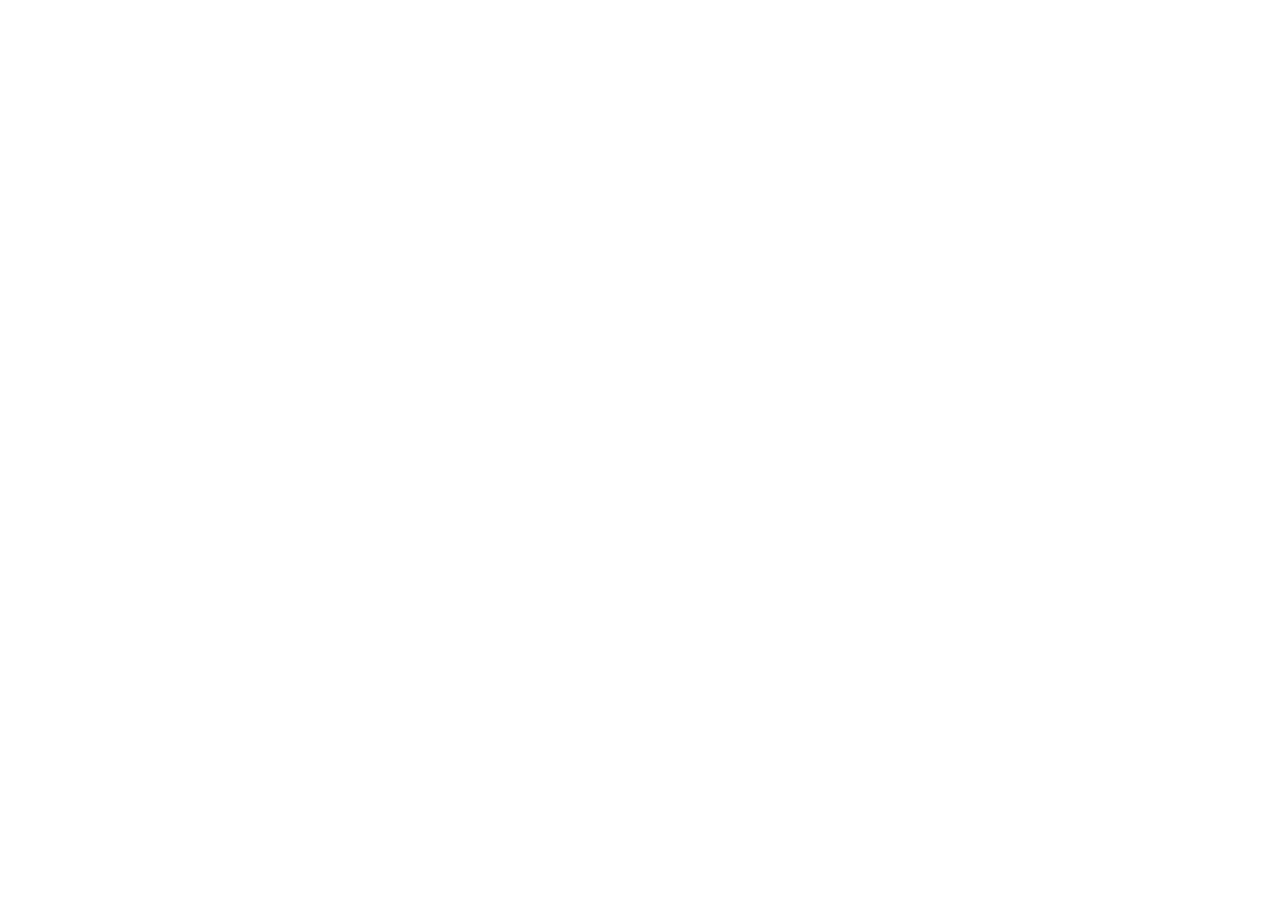
==== index.html @ 500a537f "Updates" ====
<!doctype html><html lang="en"><head><meta charset="utf-8"/><link rel="icon" href="/irraspaces/favicon.ico"/><meta name="viewport" content="width=device-width,initial-scale=1"/><meta name="theme-color" content="#000000"/><meta name="description" content="Web site created using create-react-app"/><link rel="apple-touch-icon" href="/irraspaces/logo192.png"/><link rel="manifest" href="/irraspaces/manifest.json"/><title>React App</title><script defer="defer" src="/irraspaces/static/js/main.acb48e07.js"></script><link href="/irraspaces/static/css/main.fb6e7754.css" rel="stylesheet"></head><body><noscript>You need to enable JavaScript to run this app.</noscript><div id="root"></div></body></html>
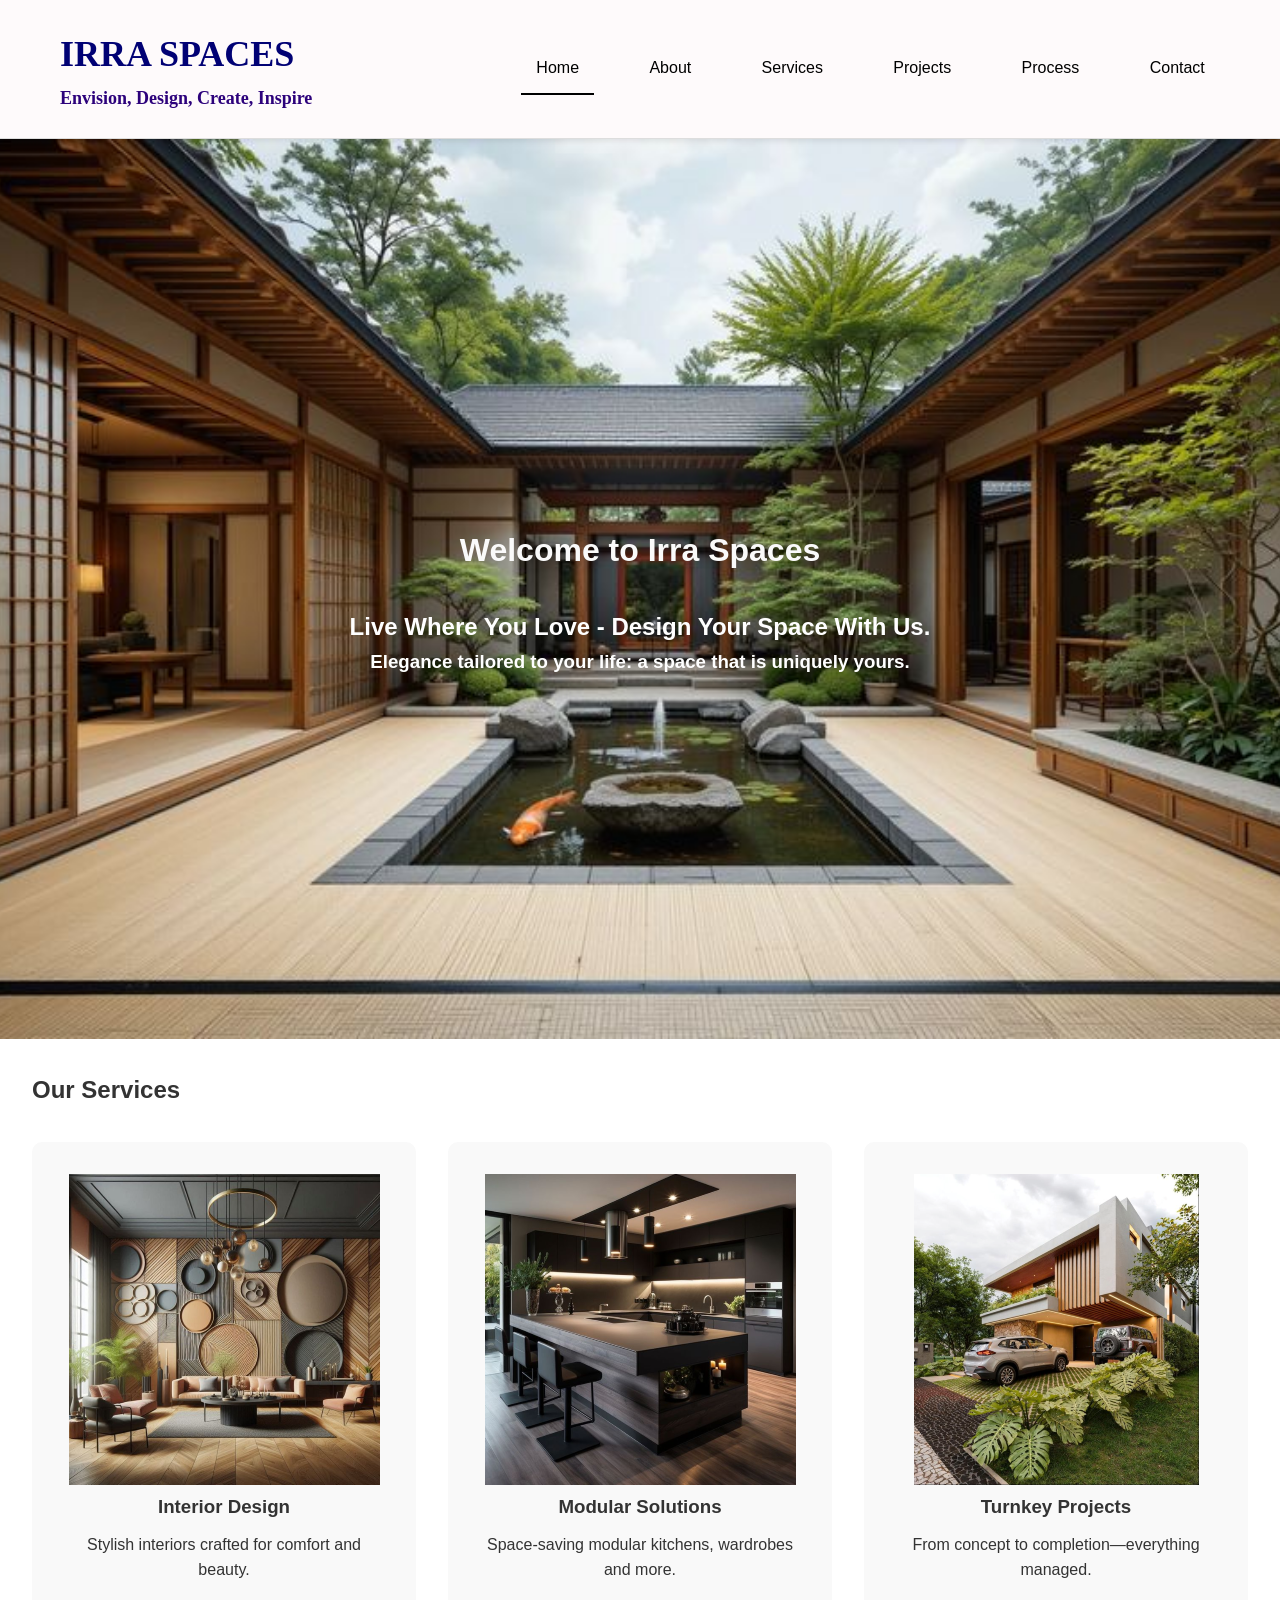
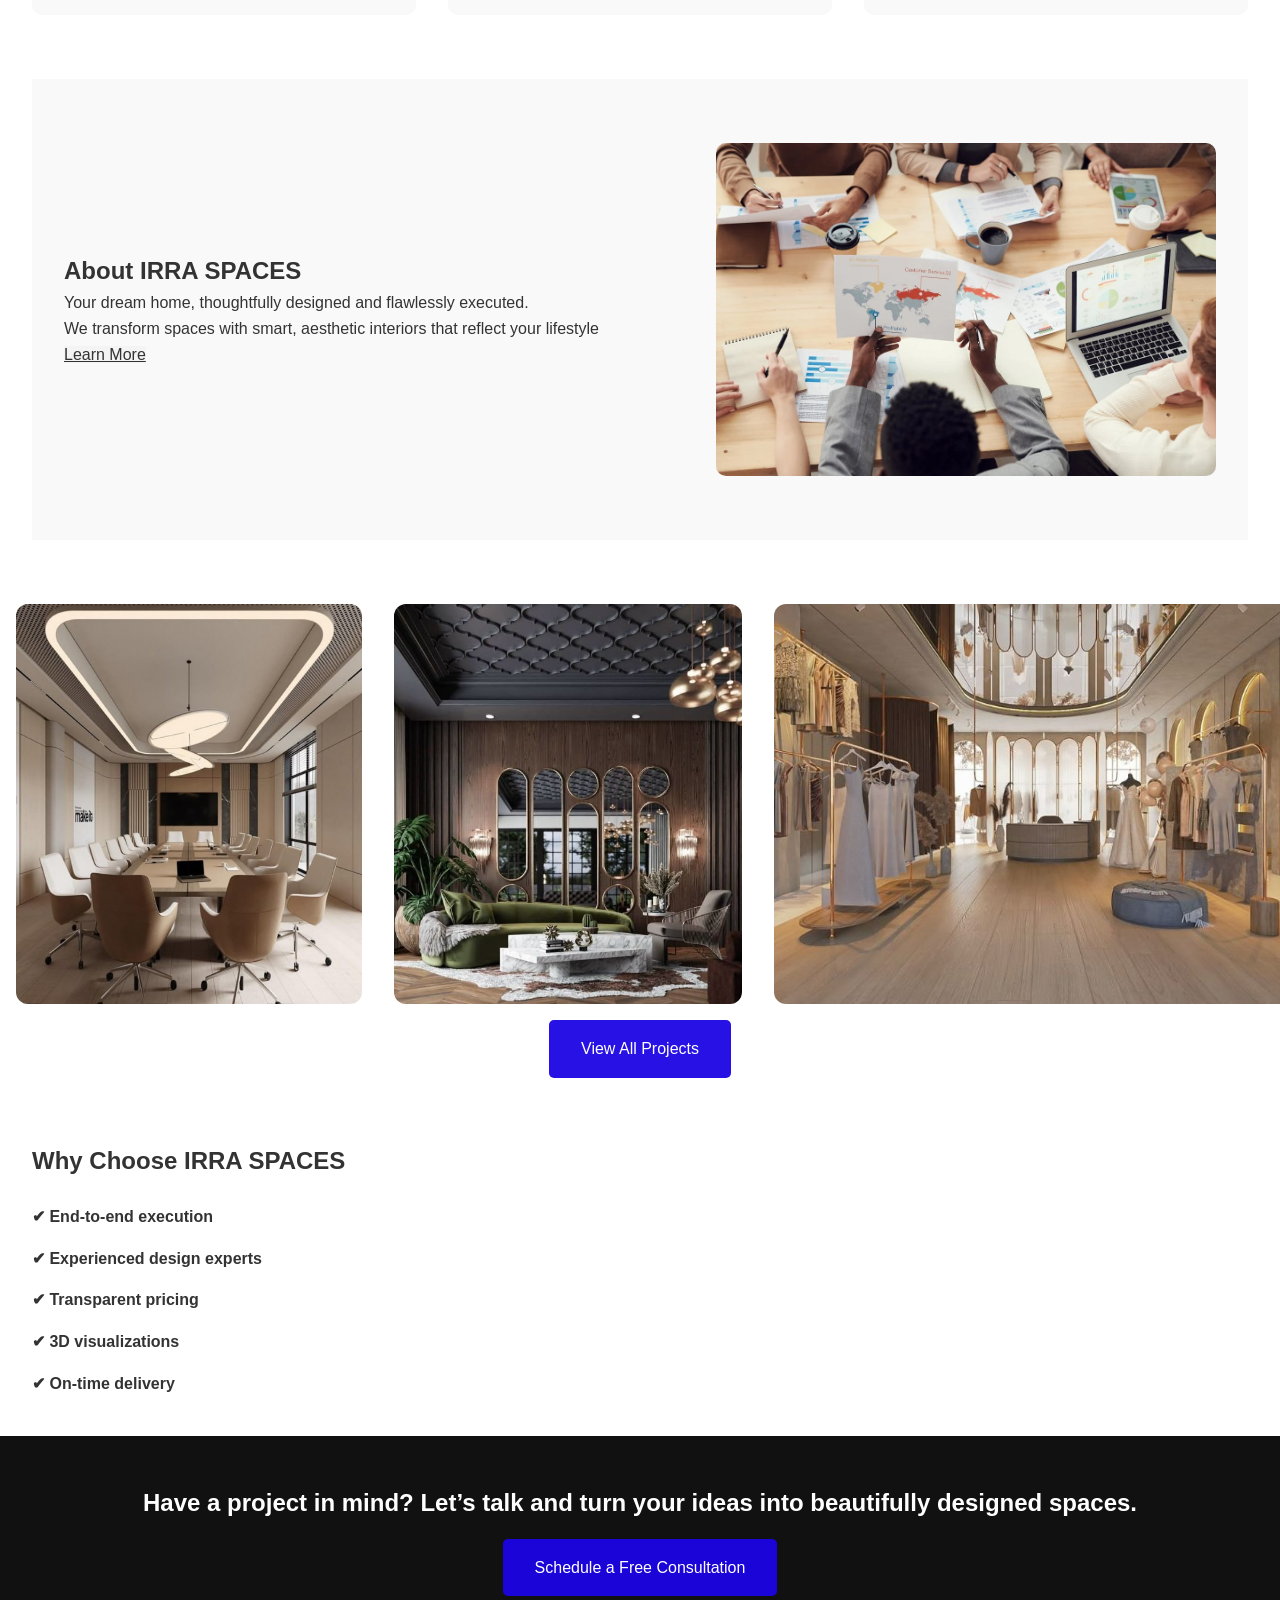
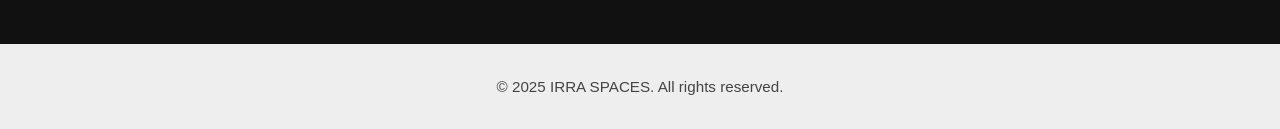
==== commit ddd8dbb9: "Updates" ====
--- a/index.html
+++ b/index.html
@@ -1 +1 @@
-<!doctype html><html lang="en"><head><meta charset="utf-8"/><link rel="icon" href="/irraspaces/favicon.ico"/><meta name="viewport" content="width=device-width,initial-scale=1"/><meta name="theme-color" content="#000000"/><meta name="description" content="Web site created using create-react-app"/><link rel="apple-touch-icon" href="/irraspaces/logo192.png"/><link rel="manifest" href="/irraspaces/manifest.json"/><title>React App</title><script defer="defer" src="/irraspaces/static/js/main.acb48e07.js"></script><link href="/irraspaces/static/css/main.fb6e7754.css" rel="stylesheet"></head><body><noscript>You need to enable JavaScript to run this app.</noscript><div id="root"></div></body></html>+<!doctype html><html lang="en"><head><meta charset="utf-8"/><link rel="icon" href="/favicon.ico"/><meta name="viewport" content="width=device-width,initial-scale=1"/><meta name="theme-color" content="#000000"/><meta name="description" content="Web site created using create-react-app"/><link rel="apple-touch-icon" href="/logo192.png"/><link rel="manifest" href="/manifest.json"/><title>React App</title><script defer="defer" src="/static/js/main.2ceb29a0.js"></script><link href="/static/css/main.9943960c.css" rel="stylesheet"></head><body><noscript>You need to enable JavaScript to run this app.</noscript><div id="root"></div></body></html>
--- a/static/css/main.9943960c.css
+++ b/static/css/main.9943960c.css
@@ -0,0 +1,2 @@
+body{-webkit-font-smoothing:antialiased;-moz-osx-font-smoothing:grayscale;font-family:-apple-system,BlinkMacSystemFont,Segoe UI,Roboto,Oxygen,Ubuntu,Cantarell,Fira Sans,Droid Sans,Helvetica Neue,sans-serif;margin:0}code{font-family:source-code-pro,Menlo,Monaco,Consolas,Courier New,monospace}*{margin:0;padding:0}body{color:#333;font-family:Poppins,sans-serif;line-height:1.6}h1,h2,h3{margin-bottom:.5em}.hero{align-items:center;background-position:50%;background-repeat:no-repeat;background-size:cover;color:#fff;display:flex;height:100vh;justify-content:center;text-align:center}.hero-content{background:#0000;border-radius:10px;padding:2em}.btn{background:#1b04e4f1;border-radius:5px;color:#fff;display:inline-block;margin-top:1em;padding:1em 2em;text-decoration:none}.btn-light{background:#f4f4f4;color:#333}section{margin:auto;max-width:1200px;padding:2em}.projects .grid,.services .grid{grid-gap:2em;display:grid;gap:2em;grid-template-columns:repeat(auto-fit,minmax(250px,1fr));margin-top:2em}.card{background:#f9f9f9;border-radius:10px;padding:2em;text-align:center;transition:transform .3s ease}.card:hover{transform:translateY(-5px)}.about-content{align-items:center;display:flex;flex-wrap:wrap;gap:2em}.about-content img{border-radius:10px;max-width:500px;width:100%}.about-content .text{flex:1 1}.why-us ul{list-style:none;margin-top:1em}.why-us li{font-weight:700;padding:.5em 0}.cta{background:#111;color:#fff;padding:3em 2em;text-align:center}footer{background:#222;color:#aaa;padding:1em}.service-icon{border-radius:12px;height:80px;margin-bottom:1em;object-fit:cover;width:80px}body,h1,h2,p{box-sizing:border-box;font-family:Segoe UI,sans-serif;margin:0;padding:0}.navbar{background:#fff;border-bottom:1px solid #ddd;padding:1em 2em}.logo{color:#000}.nav-links a{color:#333}.nav-links a.active,.nav-links a:hover{border-bottom:2px solid #000;color:#000}.page-hero{height:60vh;overflow:hidden;position:relative}.hero-video{height:100%;left:0;object-fit:cover;position:absolute;top:0;width:100%;z-index:1}.hero-text{align-items:center;background:#0000;color:#100f0f;display:flex;font-size:1rem;font-weight:700;height:100%;justify-content:center;padding:0 1em;position:relative;text-align:center;z-index:2}.about-content{background-color:#f9f9f9;padding:4em 2em}.about-wrapper{margin:auto;max-width:900px;text-align:center}.about-wrapper h2{color:#333;font-size:2rem;margin-bottom:1em}.about-wrapper p{color:#555;font-size:1.1rem;line-height:1.8;margin-bottom:1.5em}footer{background:#eee;color:#444;font-size:.95rem;padding:2em;text-align:center}.service-detail{margin:auto;max-width:1200px;padding:2em}.service-block{flex-wrap:wrap;margin-bottom:4em}.service-block.reverse{flex-direction:row-reverse}.service-block img{border-radius:10px;flex:1 1;max-width:500px;width:100%}.service-block .text{flex:1 1}.service-block h2{font-size:1.8rem;margin-bottom:.5em}.service-block p{color:#444;font-size:1rem}.projects-gallery{margin:auto;max-width:1200px;padding:2em}.projects-gallery .grid{grid-gap:2em;display:grid;gap:2em;grid-template-columns:repeat(auto-fit,minmax(280px,1fr))}.project-card{border-radius:10px;box-shadow:0 2px 10px #0000000d;overflow:hidden;position:relative;text-align:center;transition:transform .3s ease}.project-card:hover{transform:scale(1.02)}.project-card img{border-radius:10px 10px 0 0;height:auto;width:100%}.project-card h3{background:#f4f4f4;font-size:1.1rem;margin:0;padding:1em}.contact{display:flex;flex-wrap:wrap;gap:2em;margin:auto;max-width:1200px;padding:2em}.contact-form,.contact-map{flex:1 1 45%}.contact-form h2,.contact-map h2{margin-bottom:1em}.contact-form input,.contact-form textarea{border:1px solid #581709;border-radius:6px;font-size:1rem;margin-bottom:1em;padding:1em;width:100%}.contact-form button{border:none;cursor:pointer}.contact-map iframe{border-radius:10px;margin-bottom:1em;width:100%}.contact-map p{color:#101010;font-size:1rem}.navbar{background-color:#fefafb;box-shadow:0 2px 6px #0000001a;position:-webkit-sticky;position:sticky;top:0;width:100%;z-index:1000}.nav-container{margin:auto;max-width:1200px;padding:1em 2em}.logo{color:#111;font-size:1.5rem;font-weight:700;text-decoration:none}.nav-links a{color:#040404;font-weight:500;margin-left:1.5em;transition:color .3s ease}.nav-links a:hover{color:#000}@media (max-width:768px){.nav-container{align-items:flex-start;flex-direction:column}.nav-links{display:flex;flex-direction:column;margin-top:1em;width:100%}.nav-links a{margin:.5em 0}}.contact-details{color:#444;font-size:1.1rem;margin:2em 0;text-align:center}.contact-details p{margin-bottom:1em}.contact-details strong{color:#222;font-weight:600}.contact-details a{color:#000;font-weight:500;text-decoration:none}.contact-details a:hover{color:#a18a8a;text-decoration:underline}.process{margin:auto;max-width:1000px;padding:2em;text-align:center}.process h2{margin-bottom:2em}.process-steps{grid-gap:2em;display:grid;gap:2em;grid-template-columns:repeat(auto-fit,minmax(250px,1fr))}.step{background:#f9f9f9;border-radius:12px;box-shadow:0 4px 8px #0000000d;padding:2em}.step-number{background:#e0e0e0;border-radius:50%;color:#111;font-size:2rem;font-weight:700;height:50px;line-height:50px;margin:0 auto 1em;width:50px}@media (max-width:768px){.nav-container{align-items:flex-start;flex-direction:column}.nav-links{flex-direction:column;margin-top:1em;width:100%}.nav-links a{margin:.5em 0}.hero-content,.page-hero .hero-text{padding:2em;text-align:center}.about-content{flex-direction:column;text-align:center}.grid,.process-steps,.team-grid,.values-grid{grid-template-columns:1fr!important}.service-block,.service-block.reverse{flex-direction:column!important;text-align:center}.service-block img{max-width:100%}.contact{flex-direction:column}.cta{text-align:center}footer{padding:1.5em 1em}}.reveal{transform:translateY(20px);transition:.6s ease}.marquee-section{background:#fff;overflow:hidden;padding:2em 0;text-align:center;white-space:nowrap}.marquee-track{animation:scrollMarquee 30s linear infinite;display:inline-block}.marquee-track img{border-radius:12px;height:400px;margin:0 1em;object-fit:cover;vertical-align:middle}@keyframes scrollMarquee{0%{transform:translateX(0)}to{transform:translateX(-50%)}}@media (max-width:768px){.navbar{padding:.4em .8em}.nav-container{align-items:center;display:flex;flex-direction:column;gap:.3em;text-align:center}.logo{font-size:1.4rem}.nav-container h4{color:#2c017b;font-size:.6rem;line-height:1.1;margin-top:.3em;text-align:center}.nav-toggle{align-self:flex-end;font-size:1.5rem;margin-right:.5em}.marquee-section img{display:block;height:auto;object-fit:cover;width:100%}.hero-text{padding:1em;text-align:center}.welcome-flash{font-size:1rem;margin:.5em auto}.nav-toggle{display:flex}.nav-links{background:#fff;display:none;flex-direction:column;padding:1em 0;width:100%}.nav-links.show{display:flex}.nav-links a{margin:.5em 1em}section{padding:1.5em 1em}.hero-content{padding:2em 1em}.service-block{align-items:center;flex-direction:column;gap:1.5em;padding:1em}.service-block.reverse{flex-direction:column-reverse}.service-block video.service-item{border-radius:10px;height:auto;max-height:250px;object-fit:cover;width:100%}.service-block .text{padding:0 1em;text-align:center}.service-block h2{font-size:1.2rem;margin-bottom:.5em}.service-block p{font-size:.95rem;line-height:1.5}}.nav-links a{border:none;color:#000;display:inline-block;font-size:1rem;padding:.75em .95em;position:relative;text-decoration:none}.nav-links a:after{background-color:initial;bottom:0;content:"";height:3px;left:1em;position:absolute;transition:width .2s ease,background-color .2s ease;width:0}.nav-links a:hover:after{width:calc(100% - 2em)}.nav-links a.active:after{background-color:initial;width:0}.welcome-flash{animation:flash 2.5s infinite;color:#fafafa;font-size:2rem;font-weight:700;margin:1em auto;text-align:center}@keyframes flash{0%,to{opacity:1}50%{opacity:0}}.reveal{opacity:0;transform:translateY(30px);transition:opacity .8s ease,transform .8s ease}.reveal.visible{opacity:1;transform:translateY(0)}.nav-toggle{justify-content:center;padding:.5em;transition:all .3s ease-in-out;z-index:1000}.nav-toggle span{background-color:#111;border-radius:2px;transition:all .4s ease-in-out}@media (max-width:768px){.nav-toggle{display:flex}.nav-toggle.active span:first-child{background-color:red;transform:rotate(45deg) translate(5px,5px)}.nav-toggle.active span:nth-child(2){background-color:red;opacity:0;transform:scale(0)}.nav-toggle.active span:nth-child(3){background-color:red;transform:rotate(-45deg) translate(6px,-6px)}}.service-block{align-items:center;display:flex;gap:2em;justify-content:space-between;margin-bottom:2em}@media (max-width:768px){.marquee-track{animation:scrollMarquee 30s linear infinite;display:flex;width:-webkit-max-content;width:max-content}.marquee-track img{border-radius:10px;flex-shrink:0;height:200px;margin:0 .5em;object-fit:cover;width:auto}.marquee-section{overflow:hidden;padding:1em 0;white-space:nowrap}.hero{background-position:50%;background-size:cover;height:60vh;padding:1em}.hero-content{padding:1em;text-align:center}.hero-content h1{font-size:1.5rem}.hero-content p{font-size:1rem}}.about-different{background-color:#f9f9f9;font-family:Segoe UI,sans-serif;padding-top:2px}.about-different>div{margin:auto;max-width:800px}.about-different details{border-bottom:1px solid #ddd;padding:1em 0;transition:all .3s ease}.about-different summary{align-items:center;cursor:pointer;display:flex;font-size:18px;font-weight:600;justify-content:space-between;list-style:none;position:relative}.about-different summary::-webkit-details-marker{display:none}.about-different summary:after{color:#222;content:"⌵";font-size:16px;transition:transform .3s ease}.about-different details[open] summary:after{transform:rotate(-180deg)}.about-different p{color:#444;font-size:16px;line-height:1.6;margin-top:.5em}.about-different .subheading{color:#111;font-size:24px;font-weight:700;margin-bottom:2em;text-align:center}@media (max-width:600px){.about-different{padding:3em 1em}.about-different summary{font-size:16px}.about-different p{font-size:15px}.about-different .subheading{font-size:20px}}.nav-container{align-items:center;display:flex;justify-content:space-between;padding:10px 20px}.nav-links{display:flex;gap:1rem}.nav-toggle{cursor:pointer;display:none;flex-direction:column;gap:5px}.nav-toggle span{background:#010174;display:block;height:3px;transition:.3s;width:25px}@media (max-width:768px){.nav-links{background:#fff;box-shadow:0 2px 8px #0003;flex-direction:column;padding:1rem;position:absolute;right:0;top:70px;transform:translateX(100%);transition:transform .3s ease;width:200px;z-index:999}.nav-links.active{transform:translateX(0)}.nav-toggle{display:flex}.nav-toggle.active span:first-child{transform:rotate(45deg) translate(5px,5px)}.nav-toggle.active span:nth-child(2){opacity:0}.nav-toggle.active span:nth-child(3){transform:rotate(-45deg) translate(5px,-5px)}}.popup-success{background:#4caf50;border-radius:8px;color:#fff;font-size:16px;left:50%;opacity:0;padding:15px 25px;position:fixed;text-align:center;top:50%;transform:translate(-50%,-50%) scale(.9);transition:opacity .3s ease,transform .3s ease,visibility .3s ease;visibility:hidden;z-index:1000}.popup-success.show{opacity:1;transform:translate(-50%,-50%) scale(1);visibility:visible}.contact-map p strong{margin-right:5px}.contact-map p a{white-space:nowrap}body,html{margin:0;max-width:100%;overflow-x:hidden;padding:0}*{box-sizing:border-box}.container,section{max-width:100vw}.contact,.hero,.services,section{box-sizing:border-box;max-width:100%;width:100%}.marquee-track{display:flex;flex-wrap:nowrap;max-width:none;width:-webkit-max-content;width:max-content}.marquee-track>*{flex:0 0 auto}@media (max-width:768px){.contact,.hero,.services,section{padding-left:10px;padding-right:10px}.hero{background-position:50%;background-size:cover;height:60vh;padding:1em}.hero-content{padding:1em;text-align:center}.hero-content h1{font-size:1.5rem}.hero-content p{font-size:1rem}}
+/*# sourceMappingURL=main.9943960c.css.map*/
